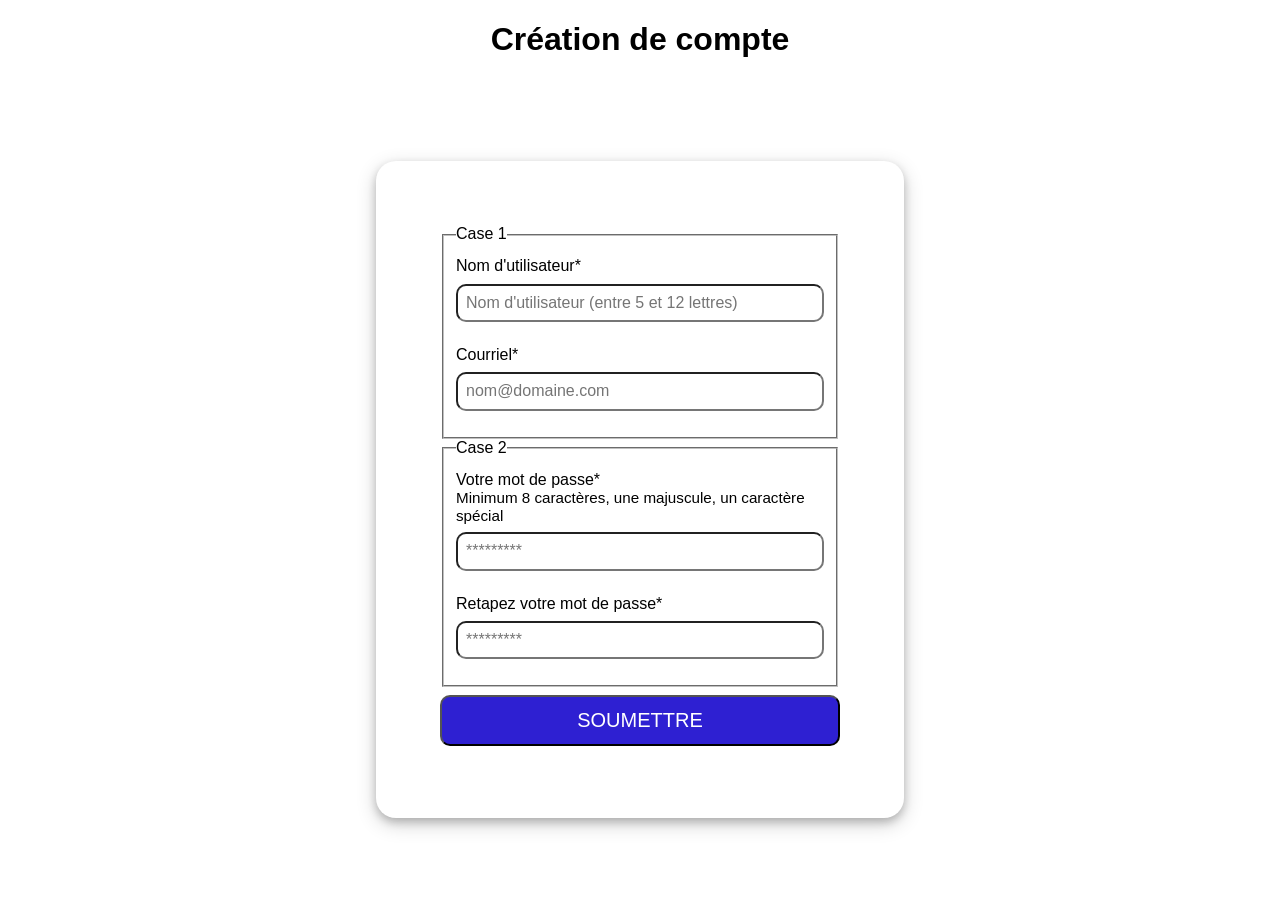
==== index.html @ e73e8c8e "Initial commit" ====
<!DOCTYPE html>
<html lang="fr">

<head>
    <meta charset="UTF-8">
    <meta name="viewport" content="width=device-width, initial-scale=1.0">
    <title>TaskFlow, une plateforme indispensable pour créer des projets efficaces</title>
    <meta name="description"
        content="TaskFlow est une plateforme web en mode SaaS (Software as a Service) qui permet aux équipes de gérer des projets.">

    <!--Styles-->
    <link rel="stylesheet" href="assets/css/normalize.css">
    <link rel="stylesheet" href="assets/css/style.css">
    <!--Favicon-->
    <link rel="icon" type="image/png" href="tasflow-icon.png" />
    <!--JS-->
    <script src="assets/js/validation.js" defer></script>
</head>

<body>
    <!--Création du form avec novalidate qui empêche la validation des champs en html5-->
    <main>
        <section>
            <div class="container">
                <h1>Création de compte</h1>
                <form id="form" action="confirmation.html" method="get" novalidate>
                    <fieldset>
                        <legend>Case 1</legend>
                        <div class="inputControl">
                            <label for="userName">Nom d'utilisateur*</label>
                            <input id="userName" name="userName" type="text" minlength="5" maxlength="12"
                                placeholder="Nom d'utilisateur (entre 5 et 12 lettres)" required>
                            <div class="errorMessage"></div>
                        </div>
                        <div class="inputControl">
                            <label for="email">Courriel*</label>
                            <input id="email" name="email" type="email" placeholder="nom@domaine.com" required>
                            <div class="errorMessage"></div>
                        </div>
                    </fieldset>
                    <fieldset>
                        <legend>Case 2</legend>
                        <div class="inputControl">
                            <label for="password">Votre mot de passe*
                                <span>Minimum 8 caractères, une majuscule, un caractère spécial</span>
                            </label>
                            <input id="password" name="password" type="password" placeholder="*********" minlength="8"
                                required>
                            <div class="errorMessage"></div>
                        </div>
                        <div class="inputControl">
                            <label for="password2">Retapez votre mot de passe*</label>
                            <input id="password2" name="password2" type="password" placeholder="*********" required>
                            <div class="errorMessage"></div>
                        </div>
                    </fieldset>
                    <button type="submit">Soumettre</button>
                </form>
            </div>
        </section>
    </main>

</body>

</html>
---- assets/css/style.css ----
:root {
    --black: #170f0d;
    --color-1: #d90f23;
    --color-2: #148f5f;
    --color-3: #2e20d2;
    --color-4: #343332;
    --color-5: #eaeceb;
    --white: #fff;
}

html {
    font-family: 'Arial Narrow', Arial, sans-serif;
}

h1 {
    font-size: clamp(1rem, 2.5vw, 2rem);
}

hr {
    display: block;
    width: 100%;

    color: var(--color-3);
}

.container {
    height: 100vh;
    display: flex;
    flex-direction: column;
    justify-content: center;
    align-items: center;

}

form {
    width: 400px;
    margin: auto;
    padding: 5%;
    border-radius: 20px;
    background-color: var(--white);
    display: flex;
    flex-direction: column;
    box-shadow: 0 4px 8px 0 rgba(0, 0, 0, 0.2), 0 6px 20px 0 rgba(0, 0, 0, 0.19);

}

.inputControl {
    display: flex;
    flex-direction: column
}

label {
    padding: 0.5rem 0;
}

label span {
    display: block;
    font-size: 0.95rem;
}

input {
    padding: 0.5rem;
    margin-bottom: 0.5rem;
    border-radius: 10px;
    transition: border 0.3s ease-in, transform 0.3s ease-in;
}

input:focus {
    border: var(--color-4) 1px solid;
    transform: scale(1.1);
}

button {
    padding: 0.75rem;
    margin: 0.5rem 0;
    border-radius: 10px;
    text-transform: uppercase;
    font-size: 1.25rem;
    color: var(--white);
    cursor: grab;
    background-color: var(--color-3);
    transition: background-color 0.3s ease-in, transform 0.3s ease-in;
}

button:hover {
    background-color: var(--color-4);
    transform: scale(1.1);
}

/*Pour les validations de formulaire*/

.inputControl.error input {
    border: var(--color-1) 2px solid;
}

.inputControl.success input {
    border: var(--color-2) 2px solid;
}

.errorMessage {
    color: var(--color-1);
    font-size: 1rem;
    padding-bottom: 0.5rem;

}
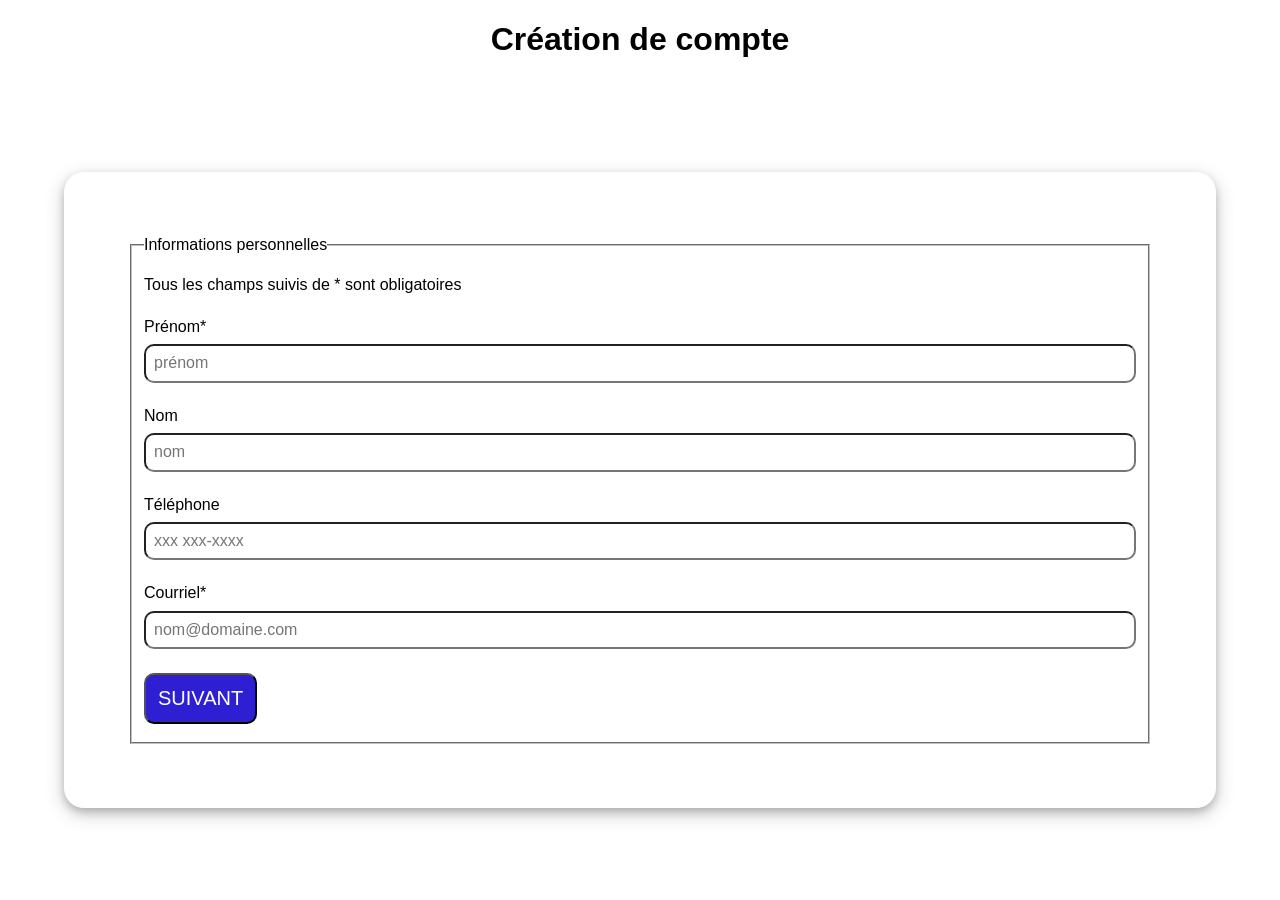
==== commit 24c9c9d3: "Construction du form" ====
--- a/index.html
+++ b/index.html
@@ -4,7 +4,7 @@
 <head>
     <meta charset="UTF-8">
     <meta name="viewport" content="width=device-width, initial-scale=1.0">
-    <title>TaskFlow, une plateforme indispensable pour créer des projets efficaces</title>
+    <title>Inscription | TaskFlow, une plateforme pour créer des projets efficaces</title>
     <meta name="description"
         content="TaskFlow est une plateforme web en mode SaaS (Software as a Service) qui permet aux équipes de gérer des projets.">
 
@@ -18,18 +18,32 @@
 </head>
 
 <body>
-    <!--Création du form avec novalidate qui empêche la validation des champs en html5-->
+
     <main>
         <section>
             <div class="container">
                 <h1>Création de compte</h1>
+                <!--Création du form avec novalidate qui empêche la validation des champs en html5-->
                 <form id="form" action="confirmation.html" method="get" novalidate>
-                    <fieldset>
-                        <legend>Case 1</legend>
+                    <fieldset class="form-step active">
+                        <p>Tous les champs suivis de * sont obligatoires</p>
+
+                        <!--Infos perso-->
+                        <legend>Informations personnelles</legend>
                         <div class="inputControl">
-                            <label for="userName">Nom d'utilisateur*</label>
-                            <input id="userName" name="userName" type="text" minlength="5" maxlength="12"
-                                placeholder="Nom d'utilisateur (entre 5 et 12 lettres)" required>
+                            <label for="firstName">Prénom*</label>
+                            <input id="firstName" name="firstName" type="text" minlength="5" placeholder="prénom"
+                                required>
+                            <div class="errorMessage"></div>
+                        </div>
+                        <div class="inputControl">
+                            <label for="lastName">Nom</label>
+                            <input id="lastName" name="lastName" type="text" minlength="5" placeholder="nom" required>
+                            <div class="errorMessage"></div>
+                        </div>
+                        <div class="inputControl">
+                            <label for="phone">Téléphone</label>
+                            <input id="phone" name="phone" type="tel" placeholder="xxx xxx-xxxx">
                             <div class="errorMessage"></div>
                         </div>
                         <div class="inputControl">
@@ -37,25 +51,114 @@
                             <input id="email" name="email" type="email" placeholder="nom@domaine.com" required>
                             <div class="errorMessage"></div>
                         </div>
+                        <button type="button" class="btn-next">Suivant</button>
                     </fieldset>
-                    <fieldset>
-                        <legend>Case 2</legend>
+
+                    <!--Infos entreprise-->
+                    <fieldset class="form-step">
+                        <legend>Informations sur l'entreprise</legend>
+                        <div class="inputControl">
+                            <label for="business">Nom de l'entreprise ou organisation*</label>
+                            <input id="business" name="business" type="text" placeholder="Nom de l'entreprise" required>
+                            <div class="errorMessage"></div>
+                        </div>
+                        <!--Select-->
+                        <div class="inputControl">
+                            <label for="activity">Secteur d'activité*</label>
+                            <select name="activity" id="activity" required>
+                                <option value="">--Choisir une option--</option>
+                                <option value="technique">Technique</option>
+                                <option value="marketing">Marketing</option>
+                                <option value="finance">Finance</option>
+                                <option value="santé">Santé</option>
+                                <option value="éducation">Éducation</option>
+                                <option value="autre">Autre</option>
+                            </select>
+                            <div class="errorMessage"></div>
+                        </div>
+                        <!--Select-->
+                        <!--Radio-->
+                        <div class="inputControl">
+                            <label>Taille de l'équipe</label>
+                            <div>
+                                <input type="radio" id="size1" name="teamSize" value="1" required>
+                                <label for="size1">1 personne</label>
+                            </div>
+                            <div>
+                                <input type="radio" id="size2_10" name="teamSize" value="2-10">
+                                <label for="size2_10">2-10 personnes</label>
+                            </div>
+                            <div>
+                                <input type="radio" id="size11_50" name="teamSize" value="11-50">
+                                <label for="size11_50">11-50 personnes</label>
+                            </div>
+                            <div>
+                                <input type="radio" id="size51" name="teamSize" value="51+">
+                                <label for="size51">Plus de 51 personnes</label>
+                            </div>
+                            <div class="errorMessage"></div>
+                        </div>
+                        <!--Radio-->
+                        <div class="inputControl">
+                            <label for="website">Site Internet</label>
+                            <input id="website" name="website" type="url">
+                            <div class="errorMessage"></div>
+                        </div>
+                        <button type="button" class="btn-next">Suivant</button>
+                    </fieldset>
+                    <!--Infos compte-->
+                    <fieldset class="form-step">
+                        <legend>Paramètres de compte</legend>
+                        <div class="inputControl">
+                            <label for="user">Nom d'utilisateur*
+                                <span>Minimum 8 caractères</span>
+                            </label>
+                            <input id="user" name="user" type="text" placeholder="Utilisateur/trice" minlength="8"
+                                required>
+                            <div class="errorMessage"></div>
+                        </div>
                         <div class="inputControl">
                             <label for="password">Votre mot de passe*
                                 <span>Minimum 8 caractères, une majuscule, un caractère spécial</span>
                             </label>
                             <input id="password" name="password" type="password" placeholder="*********" minlength="8"
                                 required>
-                            <div class="errorMessage"></div>
+                            <div class="errorMessage"><span></span></div>
                         </div>
                         <div class="inputControl">
                             <label for="password2">Retapez votre mot de passe*</label>
                             <input id="password2" name="password2" type="password" placeholder="*********" required>
                             <div class="errorMessage"></div>
                         </div>
-                    </fieldset>
-                    <button type="submit">Soumettre</button>
-                </form>
+                        <div class="inputControl">
+                            <label for="subscription">Plan choisi*</label>
+                            <div>
+                                <input type="radio" id="free" name="subscription" value="free">
+                                <label for="free">Gratuit</label>
+                            </div>
+                            <div>
+                                <input type="radio" id="pro" name="subscription" value="pro">
+                                <label for="pro">Pro (9.99/mois)</label>
+                            </div>
+                            <div>
+                                <input type="radio" id="entreprise" name="subscription" value="entreprise">
+                                <label for="entreprise">Entreprise (29,99 $/mois)</label>
+                            </div>
+                        </div>
+                        <div clas="inputControl">
+                            <input type="checkbox" id="conditions" required>
+                            <label for="conditions">J'accepte les conditions d'utilisation*</label>
+                        </div>
+                        <div clas="inputControl">
+                            <input type="checkbox" id="newsletter">
+                            <label for="newsletter">Je souhaite recevoir les nouveautés et offres par courriel</label>
+                        </div>
+                        <button type="submit">Soumettre</button>
+            </div>
+            </fieldset>
+
+
+            </form>
             </div>
         </section>
     </main>
--- a/assets/css/style.css
+++ b/assets/css/style.css
@@ -33,7 +33,7 @@
 }
 
 form {
-    width: 400px;
+    width: 80%;
     margin: auto;
     padding: 5%;
     border-radius: 20px;
@@ -42,6 +42,14 @@
     flex-direction: column;
     box-shadow: 0 4px 8px 0 rgba(0, 0, 0, 0.2), 0 6px 20px 0 rgba(0, 0, 0, 0.19);
 
+}
+
+.form-step {
+    display: none;
+}
+
+.active {
+    display: block;
 }
 
 .inputControl {
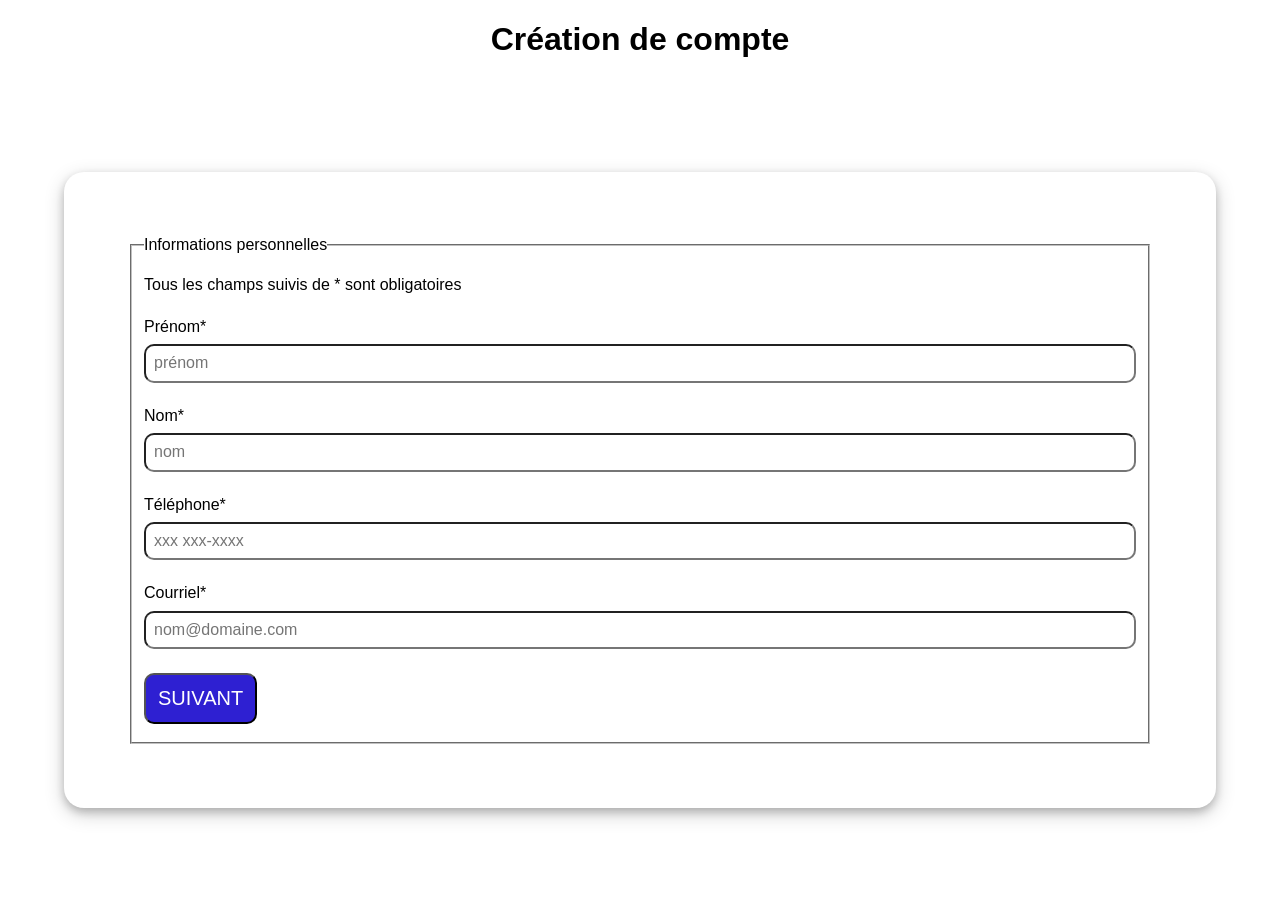
==== commit 7f092dd1: "Avancé sur validation JS" ====
--- a/index.html
+++ b/index.html
@@ -25,7 +25,7 @@
                 <h1>Création de compte</h1>
                 <!--Création du form avec novalidate qui empêche la validation des champs en html5-->
                 <form id="form" action="confirmation.html" method="get" novalidate>
-                    <fieldset class="form-step active">
+                    <fieldset id="step1" class="form-step active">
                         <p>Tous les champs suivis de * sont obligatoires</p>
 
                         <!--Infos perso-->
@@ -37,13 +37,14 @@
                             <div class="errorMessage"></div>
                         </div>
                         <div class="inputControl">
-                            <label for="lastName">Nom</label>
+                            <label for="lastName">Nom*</label>
                             <input id="lastName" name="lastName" type="text" minlength="5" placeholder="nom" required>
                             <div class="errorMessage"></div>
                         </div>
                         <div class="inputControl">
-                            <label for="phone">Téléphone</label>
-                            <input id="phone" name="phone" type="tel" placeholder="xxx xxx-xxxx">
+                            <label for="phone">Téléphone*</label>
+                            <input id="phone" name="phone" type="tel" placeholder="xxx xxx-xxxx" maxlength="10"
+                                required>
                             <div class="errorMessage"></div>
                         </div>
                         <div class="inputControl">
@@ -51,11 +52,11 @@
                             <input id="email" name="email" type="email" placeholder="nom@domaine.com" required>
                             <div class="errorMessage"></div>
                         </div>
-                        <button type="button" class="btn-next">Suivant</button>
+                        <button type="button" id="button1" class="btn-next">Suivant</button>
                     </fieldset>
 
                     <!--Infos entreprise-->
-                    <fieldset class="form-step">
+                    <fieldset id="step2" class="form-step">
                         <legend>Informations sur l'entreprise</legend>
                         <div class="inputControl">
                             <label for="business">Nom de l'entreprise ou organisation*</label>
@@ -104,10 +105,10 @@
                             <input id="website" name="website" type="url">
                             <div class="errorMessage"></div>
                         </div>
-                        <button type="button" class="btn-next">Suivant</button>
+                        <button type="button" id="button2" class="btn-next">Suivant</button>
                     </fieldset>
                     <!--Infos compte-->
-                    <fieldset class="form-step">
+                    <fieldset id="step3" class="form-step">
                         <legend>Paramètres de compte</legend>
                         <div class="inputControl">
                             <label for="user">Nom d'utilisateur*
@@ -153,7 +154,7 @@
                             <input type="checkbox" id="newsletter">
                             <label for="newsletter">Je souhaite recevoir les nouveautés et offres par courriel</label>
                         </div>
-                        <button type="submit">Soumettre</button>
+                        <button type="submit" id="button3">Soumettre</button>
             </div>
             </fieldset>
 
--- a/assets/css/style.css
+++ b/assets/css/style.css
@@ -75,7 +75,7 @@
 
 input:focus {
     border: var(--color-4) 1px solid;
-    transform: scale(1.1);
+    transform: scale(1.015);
 }
 
 button {
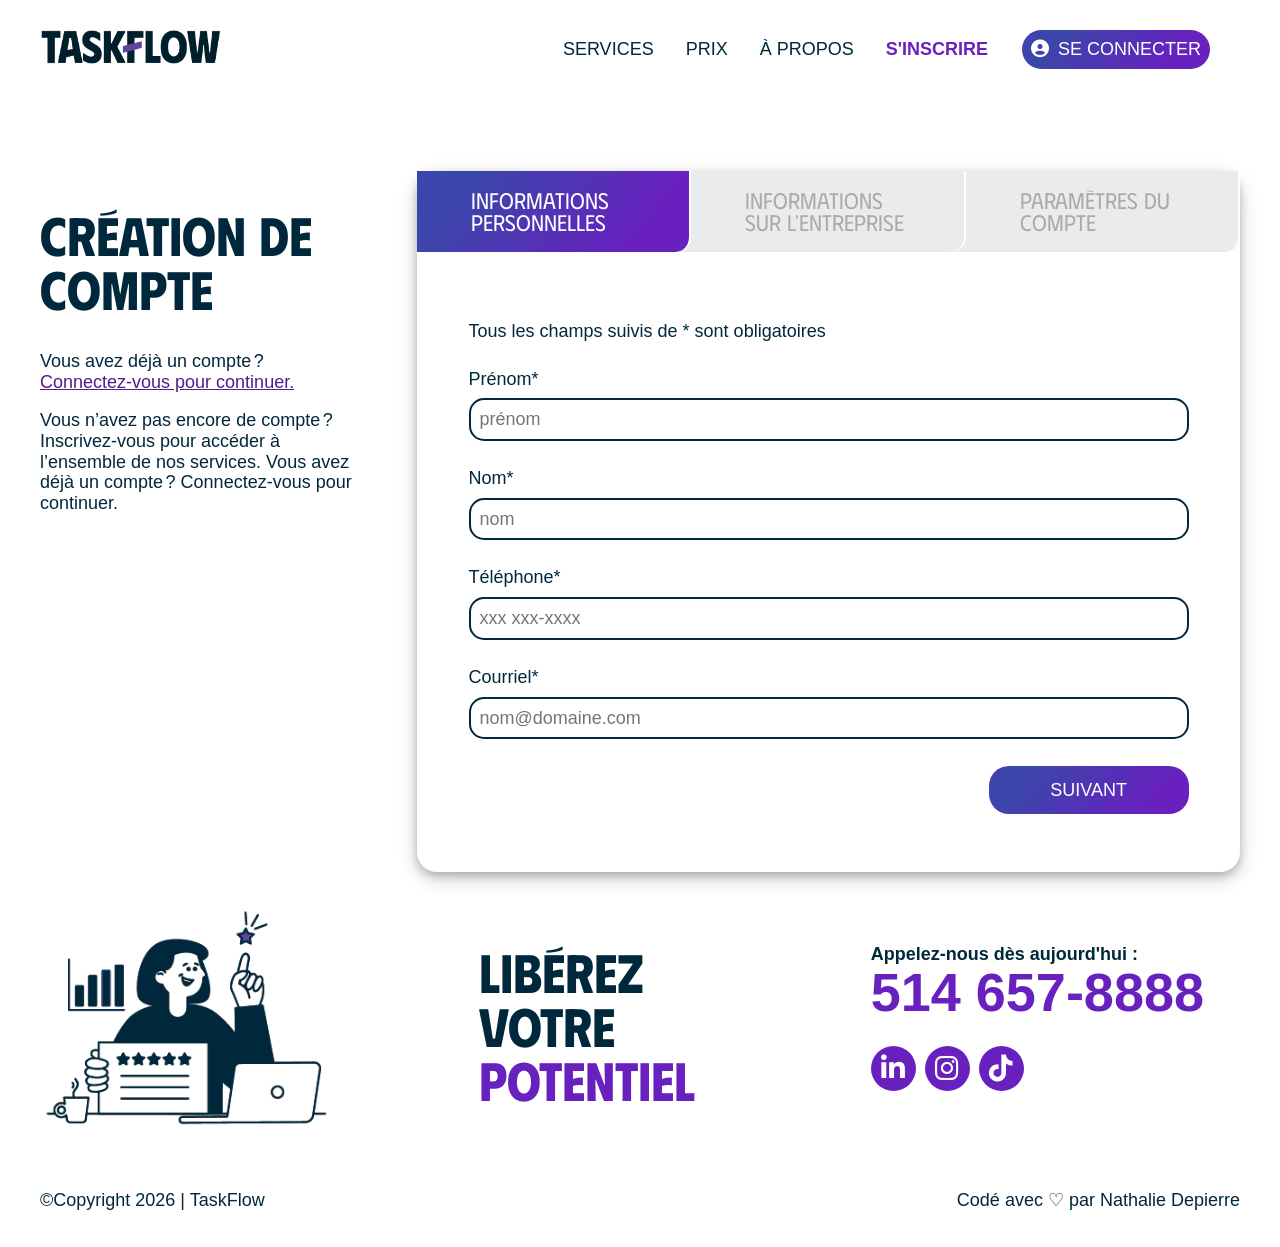
==== commit 92fb200c: "Changements sur code JS et CSS" ====
--- a/index.html
+++ b/index.html
@@ -11,159 +11,279 @@
     <!--Styles-->
     <link rel="stylesheet" href="assets/css/normalize.css">
     <link rel="stylesheet" href="assets/css/style.css">
+    <!--Font Awesome-->
+    <link rel="stylesheet" href="https://cdnjs.cloudflare.com/ajax/libs/font-awesome/6.5.0/css/all.min.css">
     <!--Favicon-->
-    <link rel="icon" type="image/png" href="tasflow-icon.png" />
+    <link rel="icon" type="image/png" href="assets/img/taskflow_favicon.png">
     <!--JS-->
     <script src="assets/js/validation.js" defer></script>
 </head>
 
 <body>
-
+    <!--Header-->
+    <header class="bg-color-1">
+        <div class="container">
+            <nav flex flex-between">
+                <div class="logo">
+                    <a href="index.html">
+                        <img src="assets/img/taskflow_logo.png" alt="Logo TaskFlow">
+                    </a>
+                </div>
+                <ul class="nav">
+                    <li class="nav__item"><a href="#" class="nav--link">Services</a></li>
+                    <li class="nav__item"><a href="#" class="nav--link">Prix</a></li>
+                    <li class="nav__item"><a href="#" class="nav--link">À propos</a></li>
+                    <li class="nav__item  nav__item--active"><a href="#" class="nav--link">S'inscrire</a></i> </li>
+                    <li class="nav__item--login"><a href="#" class="nav--link"><i class="fa-solid fa-circle-user"
+                                aria-hidden="true"></i>Se
+                            connecter</a>
+                    </li>
+                </ul>
+
+                <!--Toggle-->
+                <ul class="toggle">
+                    <li class="hamburger"><span></span></li>
+                </ul>
+                <!--Toggle-->
+            </nav>
+        </div>
+    </header>
+    <!--Header-->
     <main>
         <section>
             <div class="container">
-                <h1>Création de compte</h1>
-                <!--Création du form avec novalidate qui empêche la validation des champs en html5-->
-                <form id="form" action="confirmation.html" method="get" novalidate>
-                    <fieldset id="step1" class="form-step active">
-                        <p>Tous les champs suivis de * sont obligatoires</p>
-
-                        <!--Infos perso-->
-                        <legend>Informations personnelles</legend>
-                        <div class="inputControl">
-                            <label for="firstName">Prénom*</label>
-                            <input id="firstName" name="firstName" type="text" minlength="5" placeholder="prénom"
-                                required>
-                            <div class="errorMessage"></div>
-                        </div>
-                        <div class="inputControl">
-                            <label for="lastName">Nom*</label>
-                            <input id="lastName" name="lastName" type="text" minlength="5" placeholder="nom" required>
-                            <div class="errorMessage"></div>
-                        </div>
-                        <div class="inputControl">
-                            <label for="phone">Téléphone*</label>
-                            <input id="phone" name="phone" type="tel" placeholder="xxx xxx-xxxx" maxlength="10"
-                                required>
-                            <div class="errorMessage"></div>
-                        </div>
-                        <div class="inputControl">
-                            <label for="email">Courriel*</label>
-                            <input id="email" name="email" type="email" placeholder="nom@domaine.com" required>
-                            <div class="errorMessage"></div>
-                        </div>
-                        <button type="button" id="button1" class="btn-next">Suivant</button>
-                    </fieldset>
-
-                    <!--Infos entreprise-->
-                    <fieldset id="step2" class="form-step">
-                        <legend>Informations sur l'entreprise</legend>
-                        <div class="inputControl">
-                            <label for="business">Nom de l'entreprise ou organisation*</label>
-                            <input id="business" name="business" type="text" placeholder="Nom de l'entreprise" required>
-                            <div class="errorMessage"></div>
-                        </div>
-                        <!--Select-->
-                        <div class="inputControl">
-                            <label for="activity">Secteur d'activité*</label>
-                            <select name="activity" id="activity" required>
-                                <option value="">--Choisir une option--</option>
-                                <option value="technique">Technique</option>
-                                <option value="marketing">Marketing</option>
-                                <option value="finance">Finance</option>
-                                <option value="santé">Santé</option>
-                                <option value="éducation">Éducation</option>
-                                <option value="autre">Autre</option>
-                            </select>
-                            <div class="errorMessage"></div>
-                        </div>
-                        <!--Select-->
-                        <!--Radio-->
-                        <div class="inputControl">
-                            <label>Taille de l'équipe</label>
-                            <div>
-                                <input type="radio" id="size1" name="teamSize" value="1" required>
-                                <label for="size1">1 personne</label>
-                            </div>
-                            <div>
-                                <input type="radio" id="size2_10" name="teamSize" value="2-10">
-                                <label for="size2_10">2-10 personnes</label>
-                            </div>
-                            <div>
-                                <input type="radio" id="size11_50" name="teamSize" value="11-50">
-                                <label for="size11_50">11-50 personnes</label>
-                            </div>
-                            <div>
-                                <input type="radio" id="size51" name="teamSize" value="51+">
-                                <label for="size51">Plus de 51 personnes</label>
-                            </div>
-                            <div class="errorMessage"></div>
-                        </div>
-                        <!--Radio-->
-                        <div class="inputControl">
-                            <label for="website">Site Internet</label>
-                            <input id="website" name="website" type="url">
-                            <div class="errorMessage"></div>
-                        </div>
-                        <button type="button" id="button2" class="btn-next">Suivant</button>
-                    </fieldset>
-                    <!--Infos compte-->
-                    <fieldset id="step3" class="form-step">
-                        <legend>Paramètres de compte</legend>
-                        <div class="inputControl">
-                            <label for="user">Nom d'utilisateur*
-                                <span>Minimum 8 caractères</span>
-                            </label>
-                            <input id="user" name="user" type="text" placeholder="Utilisateur/trice" minlength="8"
-                                required>
-                            <div class="errorMessage"></div>
-                        </div>
-                        <div class="inputControl">
-                            <label for="password">Votre mot de passe*
-                                <span>Minimum 8 caractères, une majuscule, un caractère spécial</span>
-                            </label>
-                            <input id="password" name="password" type="password" placeholder="*********" minlength="8"
-                                required>
-                            <div class="errorMessage"><span></span></div>
-                        </div>
-                        <div class="inputControl">
-                            <label for="password2">Retapez votre mot de passe*</label>
-                            <input id="password2" name="password2" type="password" placeholder="*********" required>
-                            <div class="errorMessage"></div>
-                        </div>
-                        <div class="inputControl">
-                            <label for="subscription">Plan choisi*</label>
-                            <div>
-                                <input type="radio" id="free" name="subscription" value="free">
-                                <label for="free">Gratuit</label>
-                            </div>
-                            <div>
-                                <input type="radio" id="pro" name="subscription" value="pro">
-                                <label for="pro">Pro (9.99/mois)</label>
-                            </div>
-                            <div>
-                                <input type="radio" id="entreprise" name="subscription" value="entreprise">
-                                <label for="entreprise">Entreprise (29,99 $/mois)</label>
-                            </div>
-                        </div>
-                        <div clas="inputControl">
-                            <input type="checkbox" id="conditions" required>
-                            <label for="conditions">J'accepte les conditions d'utilisation*</label>
-                        </div>
-                        <div clas="inputControl">
-                            <input type="checkbox" id="newsletter">
-                            <label for="newsletter">Je souhaite recevoir les nouveautés et offres par courriel</label>
-                        </div>
-                        <button type="submit" id="button3">Soumettre</button>
-            </div>
-            </fieldset>
-
-
-            </form>
+                <div class="content">
+                    <div class="content_intro">
+                        <h1>Création de compte</h1>
+                        <p> Vous avez déjà un compte ? <a href="">Connectez‑vous pour continuer. </a></p>
+                        <p>Vous n’avez pas encore de compte ? Inscrivez‑vous pour accéder à l’ensemble de nos services.
+                            Vous avez déjà un compte ? Connectez‑vous pour continuer. </p>
+
+                    </div>
+
+                    <form id="form" action="confirmation.html" method="get" novalidate>
+                        <ul id="tabs" class="tabs">
+                            <li class="tabs_element active">Informations personnelles</li>
+                            <li class="tabs_element">Informations sur l'entreprise</li>
+                            <li class="tabs_element">Paramètres du compte</li>
+                        </ul>
+                        <fieldset id="step1" class="form-step active">
+                            <legend class="sr-only">Informations personnelles</legend>
+                            <p>Tous les champs suivis de * sont obligatoires</p>
+
+                            <!--Infos perso-->
+
+                            <div class="inputControl">
+                                <label for="firstName">Prénom*</label>
+                                <input id="firstName" name="firstName" type="text" minlength="5" placeholder="prénom"
+                                    required>
+                                <div class="errorMessage"></div>
+                            </div>
+                            <div class="inputControl">
+                                <label for="lastName">Nom*</label>
+                                <input id="lastName" name="lastName" type="text" minlength="5" placeholder="nom"
+                                    required>
+                                <div class="errorMessage"></div>
+                            </div>
+                            <div class="inputControl">
+                                <label for="phone">Téléphone*</label>
+                                <input id="phone" name="phone" type="tel" placeholder="xxx xxx-xxxx" maxlength="10"
+                                    required>
+                                <div class="errorMessage"></div>
+                            </div>
+                            <div class="inputControl">
+                                <label for="email">Courriel*</label>
+                                <input id="email" name="email" type="email" placeholder="nom@domaine.com" required>
+                                <div class="errorMessage"></div>
+                            </div>
+                            <div class="button_group--first">
+                                <button type="button" id="buttonNext1">Suivant</button>
+                            </div>
+                        </fieldset>
+
+                        <!--Infos entreprise-->
+                        <fieldset id="step2" class="form-step">
+                            <legend class="sr-only">Informations sur l'entreprise</legend>
+                            <div class="inputControl">
+                                <label for="business">Nom de l'entreprise ou organisation*</label>
+                                <input id="business" name="business" type="text" placeholder="Nom de l'entreprise"
+                                    required>
+                                <div class="errorMessage"></div>
+                            </div>
+                            <!--Select-->
+                            <div class="inputControl">
+                                <label for="activity">Secteur d'activité*</label>
+                                <select name="activity" id="activity" required>
+                                    <option value="">--Choisir une option--</option>
+                                    <option value="technique">Technique</option>
+                                    <option value="marketing">Marketing</option>
+                                    <option value="finance">Finance</option>
+                                    <option value="santé">Santé</option>
+                                    <option value="éducation">Éducation</option>
+                                    <option value="autre">Autre</option>
+                                </select>
+                                <div class="errorMessage"></div>
+                            </div>
+                            <!--Select-->
+                            <!--Radio-->
+                            <div class="inputControl">
+
+                                <div>
+                                    <input type="radio" id="size1" name="teamSize" value="1" required>
+                                    <label for="size1">1 personne</label>
+                                </div>
+                                <div>
+                                    <input type="radio" id="size2_10" name="teamSize" value="2-10">
+                                    <label for="size2_10">2-10 personnes</label>
+                                </div>
+                                <div>
+                                    <input type="radio" id="size11_50" name="teamSize" value="11-50">
+                                    <label for="size11_50">11-50 personnes</label>
+                                </div>
+                                <div>
+                                    <input type="radio" id="size51" name="teamSize" value="51+">
+                                    <label for="size51">Plus de 51 personnes</label>
+                                </div>
+                                <div class="errorMessage"></div>
+                            </div>
+                            <!--Radio-->
+                            <div class="inputControl">
+                                <label for="website">Site Internet</label>
+                                <input id="website" name="website" type="url">
+                                <div class="errorMessage"></div>
+                            </div>
+                            <div class="button_group">
+                                <button type="button" id="buttonPrevious">Précédent</button>
+                                <button type="button" id="buttonNext2">Suivant</button>
+                            </div>
+                        </fieldset>
+                        <!--Infos compte-->
+                        <fieldset id="step3" class="form-step">
+                            <legend class="sr-only">Paramètres de compte</legend>
+                            <div class="inputControl">
+                                <label for="user">Nom d'utilisateur*
+                                    <span>Minimum 8 caractères</span>
+                                </label>
+                                <input id="user" name="user" type="text" placeholder="Utilisateur/trice" minlength="8"
+                                    required>
+                                <div class="errorMessage"></div>
+                            </div>
+                            <div class="inputControl">
+                                <label for="password">Votre mot de passe*
+                                    <span>Minimum 8 caractères, une majuscule, un caractère spécial</span>
+                                </label>
+                                <input id="password" name="password" type="password" placeholder="*********"
+                                    minlength="8" required>
+                                <div class="errorMessage"><span></span></div>
+                            </div>
+                            <div class="inputControl">
+                                <label for="password2">Retapez votre mot de passe*</label>
+                                <input id="password2" name="password2" type="password" placeholder="*********" required>
+                                <div class="errorMessage"></div>
+                            </div>
+                            <div class="inputControl">
+                                <label>Plan choisi*</label>
+                                <div>
+                                    <input type="radio" id="free" name="subscription" value="free">
+                                    <label for="free">Gratuit</label>
+                                </div>
+                                <div>
+                                    <input type="radio" id="pro" name="subscription" value="pro">
+                                    <label for="pro">Pro (9.99/mois)</label>
+                                </div>
+                                <div>
+                                    <input type="radio" id="entreprise" name="subscription" value="entreprise">
+                                    <label for="entreprise">Entreprise (29,99 $/mois)</label>
+                                </div>
+                                <div class="errorMessage"></div>
+                            </div>
+                            <div class="inputControl">
+                                <div>
+                                    <input type="checkbox" id="conditions" required>
+                                    <label for="conditions">J'accepte les <a href="conditions-utilisation.html"
+                                            target="_blank">conditions d'utilisation*</a></label>
+                                </div>
+                                <div class="errorMessage"></div>
+                            </div>
+                            <div class="inputControl">
+                                <div>
+                                    <input type="checkbox" id="newsletter">
+                                    <label for="newsletter">Je souhaite recevoir les nouveautés et offres par
+                                        courriel</label>
+                                </div>
+                            </div>
+                            <div class="button_group">
+                                <button type="button" id="buttonPrevious2">Précédent</button>
+                                <button type="submit">Soumettre</button>
+                            </div>
+
+                        </fieldset>
+
+
+                    </form>
+                </div>
             </div>
         </section>
     </main>
 
+    <footer id="footer">
+        <section>
+            <div class="container">
+                <div class="footer__row">
+                    <div>
+                        <img src="assets/img/illustration_v2.png" style="max-width: 300px;"
+                            alt="Illustration : personne devant un ordinateur">
+                    </div>
+                    <div class="footer__motto">
+                        <span>Libérez </span><span>votre</span>
+                        <span class="motto--colored">potentiel</span>
+                    </div>
+
+                    <div class="footer__contact">
+
+                        <p class="contact--little">Appelez-nous dès aujourd'hui : </p>
+                        <p class="contact--large"><a href="tel:5146578888">514 657-8888</a></p>
+                        <ul class="contact--icon">
+                            <!--Icon1-->
+                            <li>
+                                <!--Linkedin-->
+                                <a href=" #" aria-label="LinkedIn">
+                                    <i class="fa-brands fa-linkedin-in" aria-hidden=" true"></i>
+                                </a>
+                                <!--Linkedin-->
+                            </li>
+                            <!--Icon1-->
+
+                            <!--Icon2-->
+                            <li>
+                                <!--Instagram-->
+                                <a href="#" aria-label="Instagram">
+                                    <i class="fa-brands fa-instagram" aria-hidden="true"></i>
+                                </a>
+                                <!--Instagram-->
+                            </li>
+                            <!--Icon2-->
+
+                            <!--Icon3-->
+                            <li>
+                                <!--TikTok-->
+                                <a href="#" aria-label="TikTok">
+                                    <i class="fa-brands fa-tiktok" aria-hidden="true"></i>
+                                </a>
+                                <!--TikTok-->
+                            </li>
+                            <!--Icon3-->
+                        </ul>
+
+                    </div>
+
+                </div>
+                <div class="footer__row">
+                    <span>©Copyright 2026 | TaskFlow </span><span>Codé avec ♡ par Nathalie Depierre</span>
+                </div>
+            </div>
+        </section>
+    </footer>
 </body>
 
 </html>
--- a/assets/css/style.css
+++ b/assets/css/style.css
@@ -1,47 +1,181 @@
+@import url('https://fonts.googleapis.com/css2?family=Inter+Tight:ital,wght@0,100..900;1,100..900&family=Phudu:wght@300..900&display=swap');
+
 :root {
+
+    --color-1: #d90f23;
+    --color-2: #6821bf;
+    --color-3: #3c45ab;
+    --color-4: #00283c;
+    --color-5: #eaeceb;
     --black: #170f0d;
-    --color-1: #d90f23;
-    --color-2: #148f5f;
-    --color-3: #2e20d2;
-    --color-4: #343332;
-    --color-5: #eaeceb;
     --white: #fff;
+    --gradient: linear-gradient(130deg, var(--color-3) 20%, var(--color-2) 80%);
+    --gradient-2: linear-gradient(130deg, var(--color-4) 50%, var(--color-2) 90%);
 }
 
 html {
     font-family: 'Arial Narrow', Arial, sans-serif;
+    color: var(--color-4);
+    font-size: 18px;
+}
+
+
+nav {
+    width: 100%;
+    display: flex;
+    flex-direction: row;
+    justify-content: space-between;
+    align-items: center;
+}
+
+.logo img {
+    max-width: 180px;
+}
+
+.nav {
+    display: flex;
+    flex-direction: row;
+    justify-content: space-between;
+    align-items: center;
+    padding: 1%;
+    list-style-type: none;
+}
+
+.nav__item {
+    margin: 0 16px;
+    width: fit-content;
+    list-style-type: none;
+}
+
+a.nav--link {
+    text-decoration: none;
+    color: inherit;
+    text-transform: uppercase;
+}
+
+a:hover.nav--link,
+.nav__item--active {
+    color: var(--color-2);
+    font-weight: bold;
+}
+
+
+
+.nav__item--login {
+    margin: 0 1rem;
+    padding: 0.5rem;
+    border-radius: 20px;
+    background: var(--gradient);
+}
+
+.nav__item--login a.nav--link {
+    color: var(--white);
+}
+
+.nav__item--login:hover {
+    color: var(--white);
+    background: var(--gradient-2);
+}
+
+.nav__item--login i {
+    padding-right: 0.5rem;
+}
+
+.toggle {
+    display: none;
+}
+
+main .container {
+    height: auto;
+}
+
+.container {
+    max-width: 1200px;
+    margin: auto;
+}
+
+.content {
+    display: flex;
+    flex-direction: row;
+    justify-content: center;
+    align-items: flex-start;
+    gap: 4%;
+    margin-top: 6%;
+
+}
+
+.content_intro {
+    width: 40%;
+    height: 100px;
+    display: block;
+
 }
 
 h1 {
-    font-size: clamp(1rem, 2.5vw, 2rem);
-}
-
-hr {
-    display: block;
+    font-family: 'phudu', sans-serif;
+    font-size: clamp(1.8rem, 6vw, 3rem);
+    text-align: left;
+    line-height: 1;
+}
+
+form {
     width: 100%;
-
-    color: var(--color-3);
-}
-
-.container {
-    height: 100vh;
-    display: flex;
-    flex-direction: column;
-    justify-content: center;
-    align-items: center;
-
-}
-
-form {
-    width: 80%;
-    margin: auto;
-    padding: 5%;
+    padding: 0;
     border-radius: 20px;
     background-color: var(--white);
     display: flex;
     flex-direction: column;
     box-shadow: 0 4px 8px 0 rgba(0, 0, 0, 0.2), 0 6px 20px 0 rgba(0, 0, 0, 0.19);
-
+}
+
+@media (max-width: 900px) {
+    form {
+        width: 90%;
+    }
+}
+
+@media (max-width: 400px) {
+    form {
+        width: 95%;
+    }
+}
+
+.tabs {
+    display: flex;
+    flex-direction: row;
+    list-style-type: none;
+    margin: 0;
+    padding-left: 0;
+    gap: 0;
+    background-color: var(--color-5);
+    border-radius: 0 0 15px 0;
+    border-bottom: #fff solid 2px;
+}
+
+.tabs_element {
+    width: 30%;
+    border-radius: 0 0 15px 0;
+    font-family: 'phudu', sans-serif;
+    background-color: var(--color-5);
+    text-transform: uppercase;
+    color: #aca9a9;
+    font-size: 1.25rem;
+    line-height: 1;
+    padding: 1rem 3rem;
+    border-right: #fff solid 2px;
+    /* border-bottom: #fff solid 1px; */
+}
+
+.tabs_element.active {
+    color: var(--white);
+    background: var(--gradient);
+}
+
+fieldset {
+    display: block;
+    border-style: none;
+    padding: 6%;
+    box-sizing: border-box;
 }
 
 .form-step {
@@ -66,32 +200,52 @@
     font-size: 0.95rem;
 }
 
-input {
+input,
+select {
     padding: 0.5rem;
     margin-bottom: 0.5rem;
-    border-radius: 10px;
+    border-radius: 15px;
+    border: 2px var(--color-4) solid;
     transition: border 0.3s ease-in, transform 0.3s ease-in;
 }
 
 input:focus {
-    border: var(--color-4) 1px solid;
+    outline: none;
+    border: var(--color-2) 3px solid;
     transform: scale(1.015);
 }
 
+.button_group {
+    display: flex;
+    flex-direction: row;
+    justify-content: space-between;
+    align-items: center;
+}
+
+.button_group--first {
+    display: flex;
+    flex-direction: row;
+    align-items: center;
+    justify-content: flex-end;
+}
+
 button {
+    width: 200px;
     padding: 0.75rem;
     margin: 0.5rem 0;
-    border-radius: 10px;
+    border-radius: 20px;
     text-transform: uppercase;
-    font-size: 1.25rem;
+    font-size: 1rem;
     color: var(--white);
     cursor: grab;
-    background-color: var(--color-3);
-    transition: background-color 0.3s ease-in, transform 0.3s ease-in;
+    background: var(--gradient);
+    transition: background 0.8s ease-in, transform 0.4s ease-in;
+    border: none;
+
 }
 
 button:hover {
-    background-color: var(--color-4);
+    background: var(--gradient-2);
     transform: scale(1.1);
 }
 
@@ -110,4 +264,93 @@
     font-size: 1rem;
     padding-bottom: 0.5rem;
 
+}
+
+/*FOOTER*/
+.footer__row {
+    display: flex;
+    margin: 3% 0;
+    justify-content: space-between;
+}
+
+.footer__motto {
+    padding: 3% 0;
+    font-family: 'phudu', sans-serif;
+    font-weight: bolder;
+    line-height: 1;
+    font-size: clamp(1.8rem, 6vw, 3rem);
+    text-align: left;
+}
+
+.footer__motto span {
+    display: block;
+}
+
+.motto--colored {
+    color: var(--color-2);
+}
+
+.footer__nav {
+    padding: 3%;
+    display: flex;
+    flex-direction: column;
+    align-items: center;
+    justify-content: center;
+}
+
+.footer__contact {
+    padding: 3%;
+    display: flex;
+    flex-direction: column;
+}
+
+.footer__contact p {
+    padding: 0;
+    margin: 0;
+}
+
+.contact--little {
+    font-weight: bold;
+}
+
+.contact--large a {
+    font-size: 3rem;
+    color: var(--color-2);
+    font-weight: bold;
+    line-height: 1;
+    text-decoration: none;
+}
+
+.contact--large a:hover {
+    color: var(--color-4);
+}
+
+ul.contact--icon {
+    display: flex;
+    padding: 0;
+    list-style-type: none;
+    font-size: 1.5rem;
+}
+
+ul.contact--icon li {
+    margin-right: 0.5rem;
+}
+
+ul.contact--icon a {
+    text-decoration: none;
+    border-radius: 50%;
+    background-color: var(--color-2);
+    color: var(--white);
+    display: inline-flex;
+    align-items: center;
+    justify-content: center;
+    width: 2.5rem;
+    height: 2.5rem;
+}
+
+ul.contact--icon a:hover {
+
+    background-color: var(--color-4);
+    color: var(--white);
+
 }
